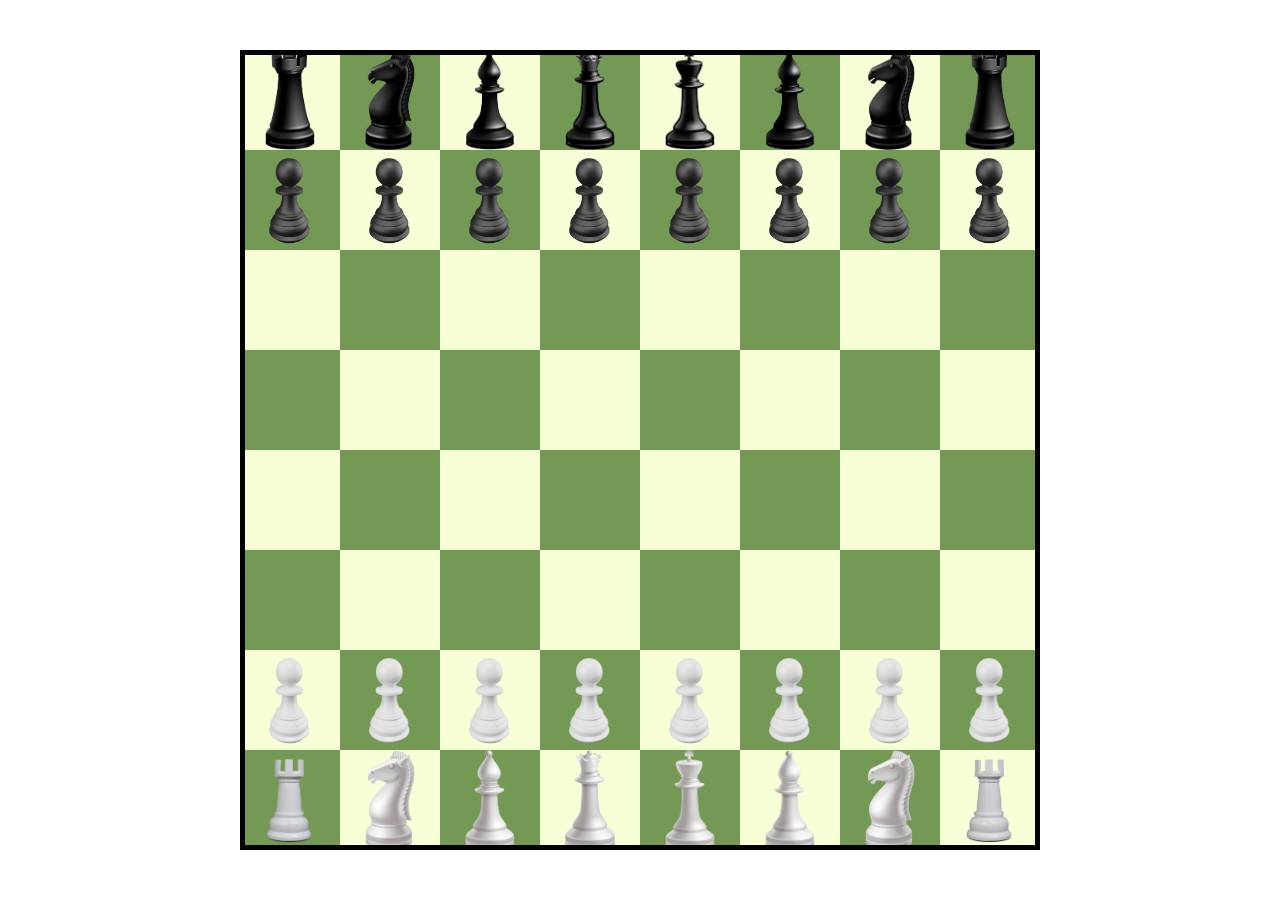
==== index.html @ 01cbd62a "ed juedito" ====
<!DOCTYPE html>
<html lang="en">
<head>
    <meta charset="UTF-8">
    <meta name="viewport" content="width=device-width, initial-scale=1.0">
    <link rel="stylesheet" type="text/css" href="styles.css" />
    <title>Jedrez</title>
</head>
<body>
    <canvas id="canvas1"></canvas>
    <img src="assets/blackPawn.webp" id="blackPawn" />
    <img src="assets/whitePawn.webp" id="whitePawn" />
    <img src="assets/whiteKing.png" id="whiteKing" />
    <img src="assets/blackKing.png" id="blackKing" />
    <img src="assets/blackQueen.png" id="blackQueen" />
    <img src="assets/whiteQueen.png" id="whiteQueen" />
    <img src="assets/whiteRook.avif" id="whiteRook" />
    <img src="assets/blackRook.png" id="blackRook" />
    <img src="assets/blackBishop.png" id="blackBishop" />
    <img src="assets/whiteBishop.png" id="whiteBishop" />
    <img src="assets/blackKnight.png" id="blackKnight" />
    <img src="assets/whiteKnight.png" id="whiteKnight" />






    <script src="main.js"></script>
</body>
</html>
---- styles.css ----
* {
    margin: 0;
    padding: 0;
  }
  #canvas1 {
    position: absolute;
    top: 50%;
    left: 50%;
    
    transform: translate(-50%, -50%);
  }
  #blackPawn,#whitePawn,#blackKing,#whiteKing,#whiteQueen,#blackQueen,#blackRook,#whiteRook,#blackBishop,#whiteBishop,#whiteKnight,#blackKnight {
    display: none;
  }
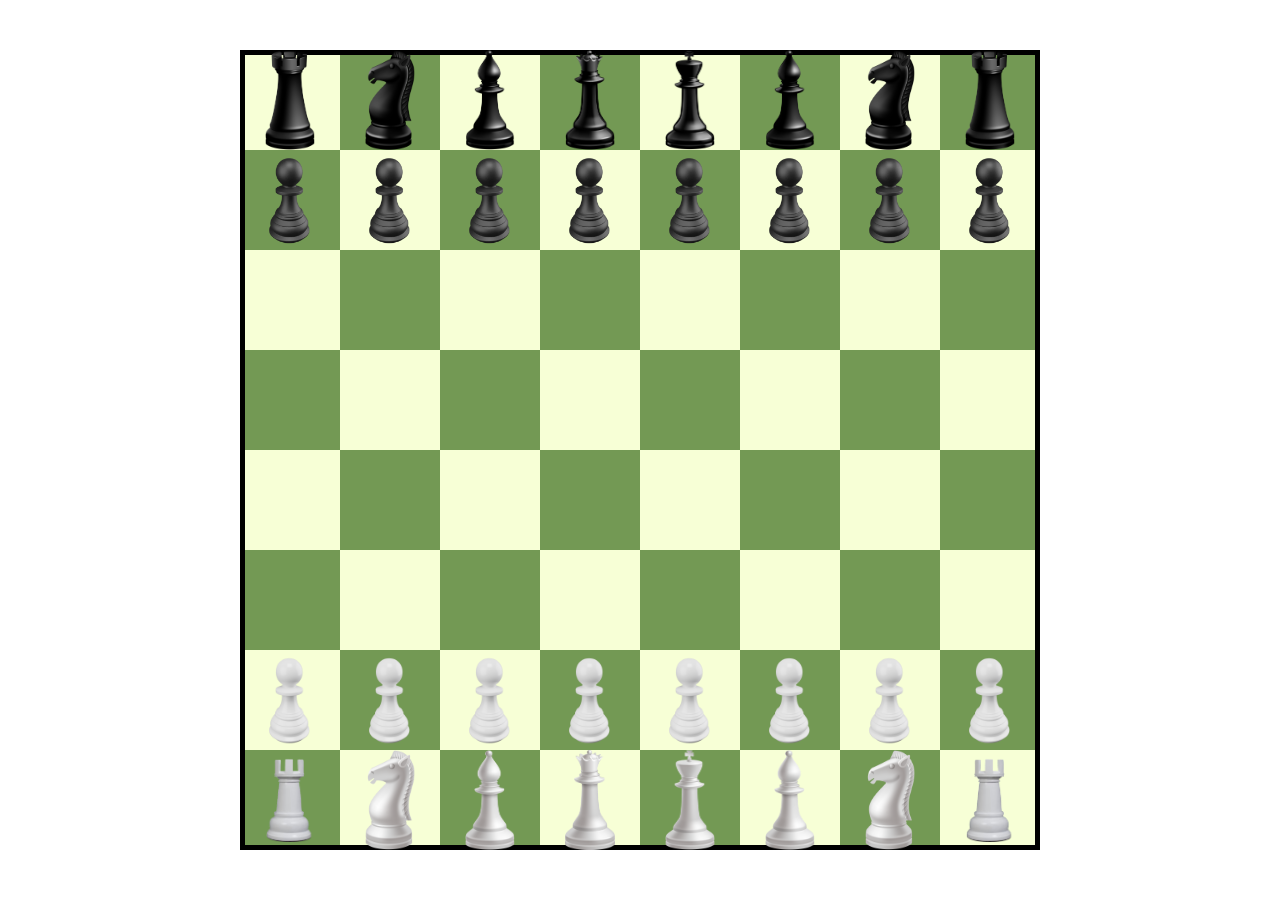
==== commit 75ae41e0: "add piece movement and file nesting" ====
--- a/index.html
+++ b/index.html
@@ -26,6 +26,6 @@
 
 
 
-    <script src="main.js"></script>
+    <script src="main.js" type="module"></script>
 </body>
 </html>
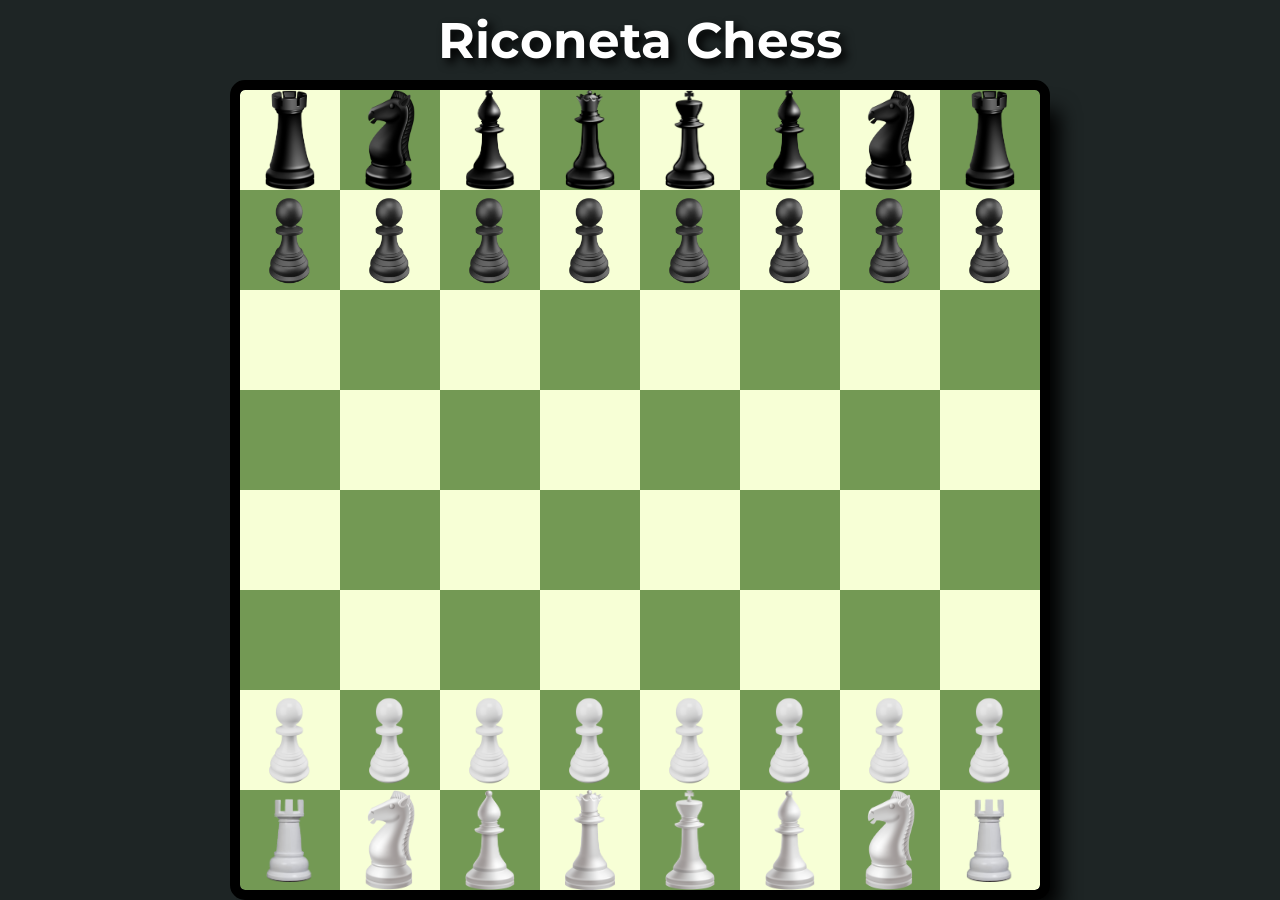
==== commit 21f97b91: "add style" ====
--- a/index.html
+++ b/index.html
@@ -5,8 +5,12 @@
     <meta name="viewport" content="width=device-width, initial-scale=1.0">
     <link rel="stylesheet" type="text/css" href="styles.css" />
     <title>Jedrez</title>
+    <style>
+        @import url('https://fonts.googleapis.com/css2?family=Montserrat:ital,wght@0,100..900;1,100..900&display=swap');
+        </style>
 </head>
 <body>
+    <h1 id="title">Riconeta Chess</h1>
     <canvas id="canvas1"></canvas>
     <img src="assets/blackPawn.webp" id="blackPawn" />
     <img src="assets/whitePawn.webp" id="whitePawn" />
--- a/styles.css
+++ b/styles.css
@@ -1,13 +1,27 @@
 * {
     margin: 0;
     padding: 0;
+    background-color: rgb(30, 37, 37);
+  }
+  #title {
+    position: relative;
+    text-align: center;
+    top: 10px;
+    font-size: 50px;
+    color: white;
+    text-shadow: 5px 5px 10px black;
+    font-family: "Montserrat";
   }
   #canvas1 {
     position: absolute;
     top: 50%;
     left: 50%;
     
-    transform: translate(-50%, -50%);
+    transform: translate(-50%, -45%);
+    outline: 10px solid black;
+    border-radius: 5px;
+
+    box-shadow: 20px 20px 20px  black;
   }
   #blackPawn,#whitePawn,#blackKing,#whiteKing,#whiteQueen,#blackQueen,#blackRook,#whiteRook,#blackBishop,#whiteBishop,#whiteKnight,#blackKnight {
     display: none;
